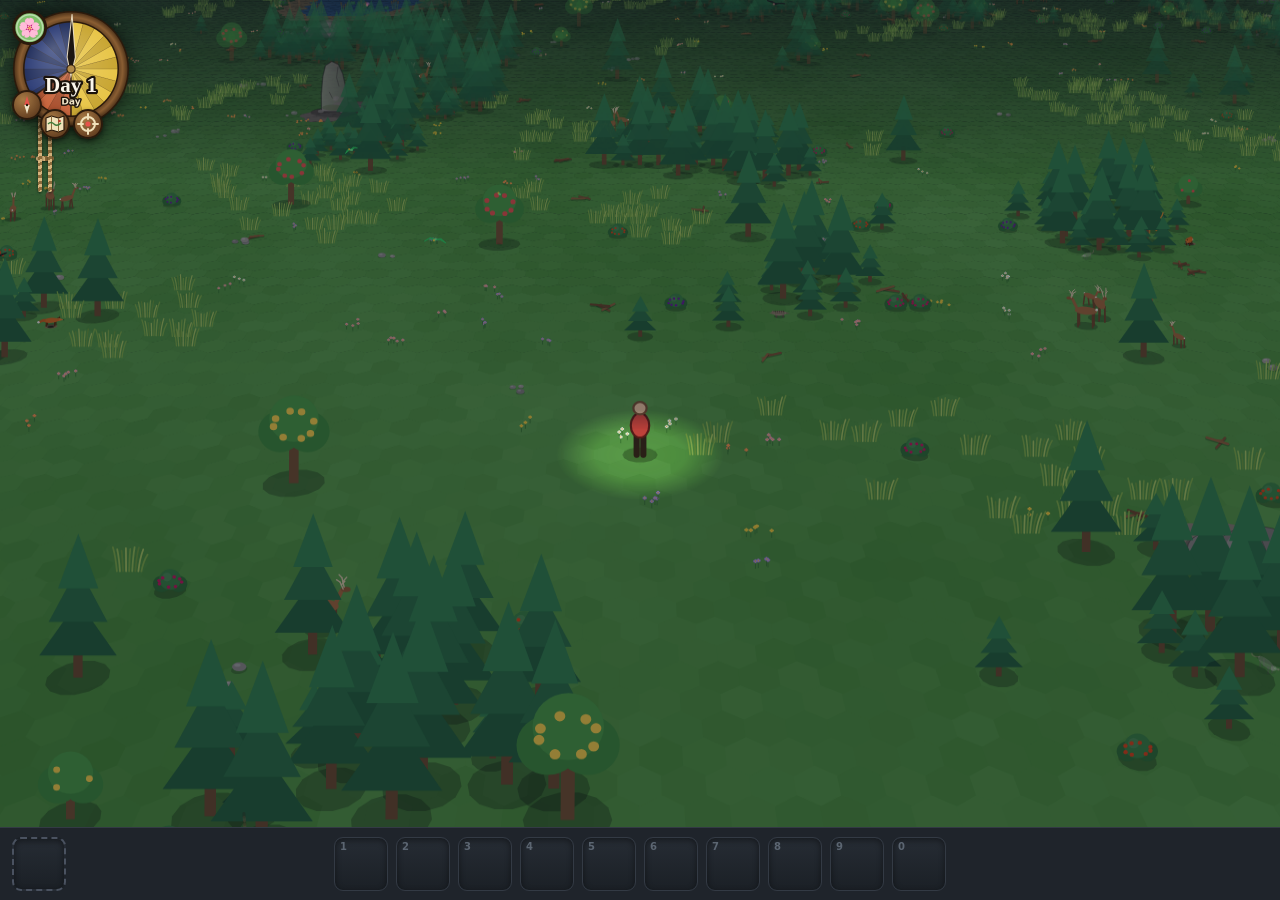
==== index.html @ 46df9392 "Initial commit: hexagonos survival game Co-Authored-By: Claude Opus 5.5 <noreply@anthropic.com>" ====
<!DOCTYPE html>
<html lang="en">
<head>
<meta charset="utf-8">
<meta name="viewport" content="width=device-width, initial-scale=1">
<title>Wrapping hex world</title>
<link rel="stylesheet" href="css/game.css">
</head>
<body>

<main>
  <canvas id="view"></canvas>
  <div class="clock" id="clockBox"><canvas id="clock" width="236" height="236"></canvas>
    <div class="medal" id="compass" title="Compass · click: point north">
      <svg viewBox="-20 -20 40 40" id="needle"><polygon points="0,-15 4.5,0 -4.5,0" fill="#e5534b"/><polygon points="0,15 4.5,0 -4.5,0" fill="#f1e6c8"/>
        <circle r="2" fill="#2b1a0c"/></svg>
    </div>
    <div class="medal" id="locateButton" title="Find the character (C)">
      <svg viewBox="0 0 24 24"><circle cx="12" cy="12" r="7" fill="none" stroke="#f1e2bb" stroke-width="2"/>
        <path d="M12 2 V7 M12 17 V22 M2 12 H7 M17 12 H22" stroke="#f1e2bb" stroke-width="2" stroke-linecap="round"/><circle cx="12" cy="12" r="2.6" fill="#e5534b"/></svg>
    </div>
    <div class="medal" id="mapButton" title="Map (M)">
      <svg viewBox="0 0 24 24"><path d="M3 6 L8.5 4 L15.5 6 L21 4 L21 18 L15.5 20 L8.5 18 L3 20 Z" fill="#f1e2bb" stroke="#2b1a0c" stroke-width="1.2" stroke-linejoin="round"/>
        <path d="M8.5 4 V18 M15.5 6 V20" stroke="#8a6a3c" stroke-width="1"/><path d="M5 12 Q8 9 11 12 T18 11" fill="none" stroke="#3f7a3a" stroke-width="1.3"/>
        <circle cx="16.5" cy="9" r="1.3" fill="#c0392b"/></svg>
    </div>
  </div>
  <div class="notice" id="notice"></div>
  <div class="workshop" id="workshop"></div>
  <div class="panel-cage" id="cagePanel"></div>
  <div class="containers" id="containers"></div>
  <div class="sleeping" id="sleeping">💤 Sleeping in the house… the night goes by quickly</div>
  <div class="death" id="death"><div class="box-death"><b>You died</b><p id="deathText"></p>
    <button class="btn" id="restartGame">Start again</button></div></div>
  <div class="population" id="population">
    <div class="head"><b>Population</b><span id="populationDay"></span><span class="hint">P to close</span></div>
    <canvas id="populationChart"></canvas>
  </div>
  <div class="fps" id="fps" hidden></div>
  <div class="options" id="options">
    <div class="head"><b>Options</b><span class="hint">O to close</span></div>
    <div class="group">
      <span class="heading">World</span>
      <span class="lbl">Radius</span>
      <div class="stepper">
        <button data-delta="-25" aria-label="Radius −25">−25</button>
        <button data-delta="-5" aria-label="Radius −5">−</button>
        <output id="radius">200</output>
        <button data-delta="5" aria-label="Radius +5">+</button>
        <button data-delta="25" aria-label="Radius +25">+25</button>
      </div>
      <span class="lbl" id="cellCount"></span>
      <button class="btn" id="newWorld">🎲 New world</button>
      <label class="chk" title="For testing: gathering, crafting, building, chopping and every other job finish instantly"><input type="checkbox" id="fast"> Fast</label>
      <button class="btn" id="testMap" title="Small map (radius 60) with a single tall grass tuft and 10 deer; the inventory is filled with 500 of each natural resource">🧪 Test map</button>
    </div>

    <div class="group">
      <span class="heading">View</span>
      <label class="lbl" for="tilt">Tilt</label>
      <input type="range" id="tilt" min="0" max="72" value="55">
      <label class="lbl" for="rot">Turn</label>
      <input type="range" id="rot" min="-180" max="180" value="0">
      <label class="chk" title="Key V"><input type="checkbox" id="elements" checked> Elements</label>
      <label class="chk" title="Key B"><input type="checkbox" id="edge"> Edges</label>
      <label class="chk" title="The camera follows the character (C or the target icon: back to the character)"><input type="checkbox" id="follow" checked> Follow</label>
      <label class="chk" title="Unchecked: walks from cell center to cell center"><input type="checkbox" id="straightLine" checked> Straight line</label>
      <label class="chk" title="Shows frames per second and the time each frame takes (top right)"><input type="checkbox" id="showFps"> FPS</label>
    </div>

    <div class="group" id="tools">
      <span class="heading">Terrain</span>
      <button class="tool active" data-tool="move" title="Move (Shift+0)">✋ Move</button>
      <button class="tool" data-tool="deep" title="Ocean (Shift+1)"><span class="swatch" style="background:var(--deep)"></span>Ocean</button>
      <button class="tool" data-tool="medium" title="Medium depth (Shift+2)"><span class="swatch" style="background:var(--medium)"></span>Medium</button>
      <button class="tool" data-tool="water" title="Shallow water: wadeable (Shift+3)"><span class="swatch" style="background:var(--water)"></span>Shallow</button>
      <button class="tool" data-tool="sand" title="Sand (Shift+4)"><span class="swatch" style="background:var(--sand)"></span>Sand</button>
      <button class="tool" data-tool="grass" title="Grass (Shift+5)"><span class="swatch" style="background:var(--grass)"></span>Grass</button>
    </div>

    <div class="group" id="speedControl" title="Speed up time for testing (at ×1 a day lasts 6 minutes)">
      <span class="heading">Time</span>
      <button class="tool active" data-speed="1">▶ ×1</button>
      <button class="tool" data-speed="5">×5</button>
      <button class="tool" data-speed="20">×20</button>
      <button class="tool" data-speed="60">×60</button>
      <button class="tool" data-speed="240">×240</button>
      <button class="tool" id="nextDay" title="The world runs until the next dawn">⏭ Next day</button>
    </div>
  </div>
  <div class="parchment" id="minimap">
    <div class="heading-map">Map of the valley</div>
    <canvas id="mini"></canvas>
    <div class="foot-map">Click: go there · M to close</div>
  </div>
</main>

<footer class="inventory" id="inventory"
        title="Click: walk · drag/WASD: move view · right click+drag: turn/tilt · right click: drop what is in the hand · wheel: zoom · M: map · C: find the character · O: options · P: population · V: elements · Shift+0: move · Shift+1-5: brushes"></footer>

<script src="src/core/hex.js"></script>
<script src="src/core/dom.js"></script>
<script src="src/registry/registry.js"></script>
<script src="src/world/world.js"></script>
<script src="src/core/random.js"></script>
<script src="src/world/terrain.js"></script>
<script src="src/core/graph.js"></script>
<script src="src/world/generator.js"></script>
<script src="src/player/inventory.js"></script>
<script src="src/ui/inventoryUI.js"></script>
<script src="src/ui/containers.js"></script>
<script src="src/player/gathering.js"></script>
<script src="src/ui/notice.js"></script>
<script src="src/world/outcrops.js"></script>
<script src="src/world/cells.js"></script>
<script src="src/world/placement.js"></script>
<script src="src/sim/flora.js"></script>
<script src="src/sim/food.js"></script>
<script src="src/sim/species.js"></script>
<script src="src/sim/spawnFauna.js"></script>
<script src="src/sim/herbivores.js"></script>
<script src="src/sim/needs.js"></script>
<script src="src/sim/fauna.js"></script>
<script src="src/sim/animals.js"></script>
<script src="src/sim/predators.js"></script>
<script src="src/sim/population.js"></script>
<script src="src/ui/populationChart.js"></script>
<script src="src/sim/simulate.js"></script>
<script src="src/player/crafting.js"></script>
<script src="src/player/tools.js"></script>
<script src="src/player/actions.js"></script>
<script src="src/player/work.js"></script>
<script src="src/player/capture.js"></script>
<script src="src/player/building.js"></script>
<script src="src/render/night.js"></script>
<script src="src/render/clouds.js"></script>
<script src="src/ui/workshop.js"></script>
<script src="src/render/camera.js"></script>
<script src="src/render/scene.js"></script>
<script src="src/render/primitives.js"></script>
<script src="src/render/characterDraw.js"></script>
<script src="src/ui/minimap.js"></script>
<script src="src/player/character.js"></script>
<script src="src/world/time.js"></script>
<script src="src/player/durability.js"></script>
<script src="src/ui/clock.js"></script>
<script src="src/loop.js"></script>
<script src="src/ui/input.js"></script>
<script src="content/registry.js"></script>
<script src="src/main.js"></script>
</body>
</html>
---- css/game.css ----
:root {
  --bg: #15181d; --panel: #1f242b; --edge: #333a44; --txt: #e6e8eb; --sub: #8b949e; --accent: #e3b341;
  --deep: #173a70; --medium: #2a68ab; --water: #4a93cf; --sand: #dcc27e; --grass: #5c9e4a;
}
* { box-sizing: border-box; }
html, body { height: 100%; margin: 0; }
body { display: flex; flex-direction: column; background: var(--bg); color: var(--txt);
       font: 14px/1.4 system-ui, -apple-system, sans-serif; user-select: none; }
.group { display: flex; align-items: center; gap: 8px; flex-wrap: wrap; }
.heading { color: var(--sub); font-size: 12px; text-transform: uppercase; letter-spacing: .04em; }
.lbl { color: var(--sub); }
.stepper { display: flex; align-items: center; border: 1px solid var(--edge); border-radius: 6px; overflow: hidden; }
.stepper button { min-width: 28px; height: 28px; border: 0; background: #2a313a; color: var(--txt); font-size: 14px; cursor: pointer; }
.stepper button:hover:not(:disabled) { background: #36404b; }
.stepper button:disabled { opacity: .35; cursor: default; }
.stepper output { min-width: 34px; text-align: center; font-variant-numeric: tabular-nums; font-weight: 600; }
input[type=range] { width: 80px; accent-color: var(--accent); }
.btn, .tool { height: 28px; padding: 0 9px; border: 1px solid var(--edge); border-radius: 6px;
                background: #2a313a; color: var(--txt); cursor: pointer; display: inline-flex; align-items: center; gap: 6px; }
.btn:hover, .tool:hover { background: #36404b; }
.tool.active { border-color: var(--accent); box-shadow: inset 0 0 0 1px var(--accent); }
.swatch { width: 12px; height: 12px; border-radius: 3px; display: inline-block; }
label.chk { display: inline-flex; align-items: center; gap: 6px; color: var(--sub); cursor: pointer; }

main { flex: 1; min-height: 0; position: relative; overflow: hidden; touch-action: none; }
#view { width: 100%; height: 100%; display: block; cursor: grab; }
#view.dragging { cursor: grabbing; }
#view.painting { cursor: crosshair; }

/* medals on the clock rim (like the season one): compass at the bottom left and, to its right, the map and "find the character" */
.medal { position: absolute; width: 30px; height: 30px; margin: -15px 0 0 -15px; border-radius: 50%; cursor: pointer;
           display: grid; place-items: center; border: 2.5px solid #2b1a0c;
           background: radial-gradient(circle at 35% 30%, #a77a45, #6b4524 70%, #4a2f17); box-shadow: 0 2px 5px rgba(0,0,0,.55); }
.medal:hover { filter: brightness(1.15); }
.medal svg { width: 24px; height: 24px; }
/* on the rim (circle of radius 57 around the clock center 59,59), 34° apart; map and locator symmetric about the vertical center line */
#compass { left: 14.8px; top: 95px; }
#mapButton { left: 42.5px; top: 113.6px; }
#locateButton { left: 75.5px; top: 113.6px; }
/* unfolded map like a parchment with burnt edges (M key or the map icon) */
.parchment { display: none; position: absolute; left: 50%; top: 50%; transform: translate(-50%, -50%); z-index: 6; padding: 38px 44px;
             background: radial-gradient(ellipse at 50% 45%, #f5e7c4 0%, #ead3a0 55%, #d5b277 85%, #b58a4d 100%);
             filter: drop-shadow(0 12px 22px rgba(0,0,0,.6)); }
.parchment.visible { display: block; }
.parchment::before { content: ""; position: absolute; inset: 0; pointer-events: none;
                     box-shadow: inset 0 0 22px 10px rgba(92,48,12,.85), inset 0 0 60px 20px rgba(140,90,40,.35); }
.parchment canvas { display: block; cursor: pointer; filter: sepia(.55) saturate(.75) brightness(1.18) contrast(.88); opacity: .92; }
.parchment .heading-map { position: absolute; left: 0; right: 0; top: 10px; text-align: center; font: italic 600 16px Georgia, serif;
                          color: #5a3612; letter-spacing: .05em; }
.parchment .foot-map { position: absolute; left: 0; right: 0; bottom: 11px; text-align: center; font: italic 12px Georgia, serif; color: #6b4a22; }
.clock { position: absolute; left: 12px; top: 10px; width: 118px; height: 118px;
         filter: drop-shadow(0 0 10px rgba(0,0,0,.65)); }
.clock canvas { width: 118px; height: 118px; display: block; }
/* bottom bar: slots for gathered elements */
footer.inventory { position: relative; display: flex; justify-content: center; padding: 9px 18px;
                    background: var(--panel); border-top: 1px solid var(--edge); }
footer.inventory .slotList { display: flex; gap: 8px; }
.slot[data-k] { cursor: pointer; }
.slot.in-hand { border-color: var(--accent); box-shadow: inset 0 0 0 1px var(--accent); }
.slot.hand { position: absolute; left: 12px; top: 9px; cursor: pointer; border: 2px dashed #4a5260; }
.slot.hand.filled { border: 2px solid var(--accent); background: linear-gradient(#3a3020, #241e14); }
.slot .water { position: absolute; left: 4px; bottom: 2px; font-size: 10px; font-weight: 700; color: #8fc4f0; text-shadow: 0 1px 2px #000; }
.slot .keyHint { position: absolute; left: 5px; top: 2px; font-size: 10px; color: #5c6672; font-weight: 600; }
.slot .life { position: absolute; left: 4px; bottom: 3px; height: 3px; border-radius: 2px; background: #6fcf6f; box-shadow: 0 0 0 1px rgba(0,0,0,.35); }
.slot.hand .flame { position: absolute; left: 4px; bottom: 3px; height: 3px; border-radius: 2px; background: #f39c12; }
.slot svg { width: 30px; height: 30px; }
/* workshop: what can be crafted (left, below the clock) */
.death { display: none; position: absolute; inset: 0; z-index: 9; background: rgba(5,6,10,.72); place-items: center; }
.death.visible { display: grid; }
.box-death { background: #1b1f25; border: 1px solid #5a1d18; border-radius: 12px; padding: 22px 28px; text-align: center; max-width: 360px; }
.box-death b { font: 600 22px Georgia, serif; color: #e5534b; }
.box-death p { color: var(--txt); margin: 12px 0 18px; }
.window-house { padding: 44px 40px 26px; z-index: 7; }
.window-house .note-house { margin: 0 0 12px; text-align: center; font: italic 13px Georgia, serif; color: #5a3612; max-width: 600px; margin-inline: auto; }
.window-house .storage { display: grid; grid-template-columns: repeat(10, 52px); gap: 8px; justify-content: center; }
.window-house .storage .slot { background: rgba(60,38,18,.18); border-color: #8a6a3c; }
.window-house .buttons-house { display: flex; justify-content: center; gap: 10px; margin-top: 16px; }
.window-house .btn { background: #6b4524; border-color: #3a2614; color: #f5e7c4; }
.window-house .btn:disabled { opacity: .45; cursor: default; }
#inventory .slot, #storage .slot { user-select: none; -webkit-user-select: none; touch-action: none; }
#inventory .slot[data-full="1"], #storage .slot[data-full="1"] { cursor: grab; }
.slot.ghost { position: fixed; z-index: 50; pointer-events: none; opacity: .9; transform: scale(1.08); box-shadow: 0 6px 16px rgba(0,0,0,.45); }
.slot.over { outline: 2px solid #7fd47f; outline-offset: 1px; }
.sleeping { display: none; position: absolute; left: 50%; top: 18px; transform: translateX(-50%); z-index: 4; padding: 8px 16px;
             border-radius: 10px; background: rgba(21,24,29,.9); border: 1px solid var(--edge); font-size: 14px; }
.sleeping.visible { display: block; }
.panel-cage { display: none; position: absolute; left: 50%; bottom: 56px; transform: translateX(-50%); z-index: 4; padding: 10px 12px;
               background: rgba(21,24,29,.95); border: 1px solid var(--edge); border-radius: 12px; min-width: 300px; }
.panel-cage.visible { display: block; }
.panel-cage .hdr { display: flex; align-items: center; gap: 8px; margin-bottom: 8px; }
.panel-cage .hdr span { color: var(--sub); font-size: 12px; }
.panel-cage .hdr button { margin-left: auto; background: none; border: 0; color: var(--sub); font-size: 18px; cursor: pointer; }
.panel-cage .animals { display: flex; gap: 6px; }
.panel-cage .slot.animal { cursor: pointer; padding: 0; color: var(--txt); align-content: start; padding-top: 4px; font-size: 24px; }
.panel-cage .slot.empty { opacity: .5; }
.panel-cage .bar { position: absolute; left: 6px; right: 6px; height: 4px; border-radius: 2px; background: #2d343d; overflow: hidden; }
.panel-cage .bar:nth-of-type(1) { bottom: 10px; } .panel-cage .bar:nth-of-type(2) { bottom: 4px; }
.panel-cage .bar span { display: block; height: 100%; }
.panel-cage .stores { margin: 8px 0 4px; font-size: 13px; color: var(--txt); }
.panel-cage .legend-bars { font-size: 11px; color: var(--sub); display: flex; gap: 6px; align-items: center; margin-bottom: 8px; }
.panel-cage .legend-bars span { width: 10px; height: 4px; border-radius: 2px; display: inline-block; }
.panel-cage .legend-bars .c1 { background: #e3b341; } .panel-cage .legend-bars .c2 { background: #4a93cf; margin-left: 8px; }
.panel-cage .actions { display: flex; gap: 6px; flex-wrap: wrap; }
.panel-cage .actions button:disabled { opacity: .4; cursor: default; }
/* the workshop: a rope ladder hanging from the clock (behind it), one rung per group */
.clock { z-index: 3; }
.workshop { position: absolute; left: 36px; top: 156px; z-index: 2; display: flex; flex-direction: column; gap: 10px; padding: 0 9px; min-height: 30px; }
.workshop::before, .workshop::after { content: ""; position: absolute; top: -52px; bottom: -6px; width: 4px; border-radius: 2px;
  background: repeating-linear-gradient(165deg, #d7b57e 0 3px, #8a6a3a 3px 6px); box-shadow: 0 1px 3px rgba(0,0,0,.55); }
.workshop::before { left: 2px; } .workshop::after { right: 2px; }
.row-workshop::before { content: ""; position: absolute; left: -9px; right: -9px; top: 50%; height: 5px; margin-top: -2.5px; border-radius: 3px; z-index: -1;
  background: repeating-linear-gradient(80deg, #d7b57e 0 3px, #8a6a3a 3px 6px); box-shadow: 0 1px 2px rgba(0,0,0,.5); }
.rung-end { height: 5px; margin: 0 -9px; border-radius: 3px; background: repeating-linear-gradient(80deg, #d7b57e 0 3px, #8a6a3a 3px 6px); box-shadow: 0 1px 2px rgba(0,0,0,.5); }   /* the last rung */
.workshop.dropping { animation: ladderDrop 1s cubic-bezier(.25,.7,.35,1) both; }
@keyframes ladderDrop { 0% { transform: translateY(-115%); } 65% { transform: translateY(5%); } 82% { transform: translateY(-2%); } 100% { transform: none; } }
.row-workshop.appear { animation: rungAppear .7s cubic-bezier(.3,.8,.4,1.2) both; }
@keyframes rungAppear { 0% { opacity: 0; transform: translateY(-18px) scale(.5); } 100% { opacity: 1; transform: none; } }
.row-workshop { position: relative; width: 52px; height: 52px; }
.dropdown { position: absolute; left: 62px; top: 50%; transform: translateY(-50%); display: flex; gap: 6px; padding: 5px;
               border-radius: 10px; background: rgba(21,24,29,.85); border: 1px solid var(--edge); }
.slot.group, .slot.recipe { width: 52px; height: 52px; font-size: 26px; cursor: pointer; color: var(--txt); padding: 0; }
.slot.group { opacity: .55; }
.slot.group.ready { opacity: 1; border-color: var(--accent); }
.slot.group.expanded { box-shadow: inset 0 0 0 2px var(--accent); opacity: 1; }
.slot.recipe { filter: grayscale(1); opacity: .42; }
.slot.recipe.ready { filter: none; opacity: 1; border-color: var(--accent); }
.slot.recipe.building { box-shadow: inset 0 0 0 2px #7fd47f; border-color: #7fd47f; }
.slot.group:hover, .slot.recipe.ready:hover { background: linear-gradient(#323a44, #232a32); }
.slot { position: relative; width: 54px; height: 54px; border-radius: 9px; border: 1px solid var(--edge);
          background: linear-gradient(#262c34, #1b2026); box-shadow: inset 0 2px 6px rgba(0,0,0,.45);
          display: grid; place-items: center; font-size: 28px; }
.slot .qty { position: absolute; right: 5px; bottom: 2px; font-size: 12px; font-weight: 700; color: var(--txt);
                text-shadow: 0 1px 2px #000; font-variant-numeric: tabular-nums; }
.notice { position: absolute; left: 50%; top: 14px; transform: translateX(-50%); padding: 7px 16px; border-radius: 14px; z-index: 8;
         background: rgba(21,24,29,.85); border: 1px solid var(--edge); font: italic 15px Georgia, serif; color: #f2e8d2; max-width: 70%; text-align: center;
         opacity: 0; transition: opacity .3s; pointer-events: none; }
.notice.visible { opacity: 1; }
.population { display: none; position: absolute; left: 50%; top: 50%; transform: translate(-50%, -50%); width: min(980px, 94%);
             height: min(640px, 88%); background: rgba(21,24,29,.95); border: 1px solid var(--edge); border-radius: 12px;
             padding: 10px 12px 12px; flex-direction: column; gap: 6px; z-index: 5; }
.population.visible { display: flex; }
.population .head { display: flex; gap: 14px; align-items: baseline; font-size: 14px; }
.population .head span { color: var(--sub); font-size: 12px; }
.population .hint { margin-left: auto; }
.population canvas { flex: 1; width: 100%; min-height: 0; cursor: crosshair; }
/* options popup (O key): the world, view, terrain and time settings */
.options { display: none; position: absolute; left: 50%; top: 50%; transform: translate(-50%, -50%); width: min(760px, 94%);
           background: rgba(21,24,29,.96); border: 1px solid var(--edge); border-radius: 12px; padding: 12px 16px 16px;
           flex-direction: column; gap: 12px; z-index: 6; }
.options.visible { display: flex; }
.options .head { display: flex; align-items: baseline; font-size: 14px; }
.options .hint { margin-left: auto; color: var(--sub); font-size: 12px; }
.options .group { padding-top: 12px; border-top: 1px solid var(--edge); }
.options .group > .heading { width: 70px; }

/* frames-per-second counter (Options → FPS) */
.fps { position: fixed; top: 10px; right: 12px; z-index: 30; padding: 4px 8px; border-radius: 6px; background: rgba(0,0,0,.6);
  color: #e6e8eb; font: 600 12px ui-monospace, Menlo, monospace; pointer-events: none; white-space: pre; }
.fps.slow { color: #f0a030; } .fps.bad { color: #e5534b; }

/* containers (house storage, chest, basket): rows of slots just above the inventory, lined up with its 10 slots */
.containers { display: none; position: absolute; left: 0; right: 0; bottom: 8px; z-index: 5; flex-direction: column; align-items: center; gap: 6px; pointer-events: none; }
.containers.visible { display: flex; }
.containerRow { position: relative; display: flex; justify-content: center; pointer-events: auto; }
.containerRow .slotList { display: flex; gap: 8px; padding: 6px 8px; margin: 0 -8px; border-radius: 12px; background: rgba(28,22,16,.41); box-shadow: 0 4px 14px rgba(0,0,0,.22); }
.containerRow .slot { background: linear-gradient(#3a2e22, #2a2119); border-color: #8a6a3c; }
.containerRow.basket .slot { border-color: #b08a4a; }
.containerRow .slot.placeholder { visibility: hidden; }
.containerName { position: absolute; right: 100%; top: 50%; transform: translateY(-50%); margin-right: 14px; }
.containerButtons { position: absolute; left: 100%; top: 50%; transform: translateY(-50%); margin-left: 14px; display: flex; gap: 8px; }
.containerIcon { background: rgba(28,22,16,.41); border-color: #8a6a3c; box-shadow: 0 4px 14px rgba(0,0,0,.22); }   /* which container: slot-sized */
.containerClose, .containerSleep { cursor: pointer; background: linear-gradient(#6b4524, #4e3219); border-color: #3a2614; color: #f5e7c4; font-size: 26px; padding: 0; box-shadow: 0 4px 14px rgba(0,0,0,.45); }
.containerClose:hover, .containerSleep:not(:disabled):hover { background: linear-gradient(#7d5430, #5d3c1f); }
.containerSleep:disabled { opacity: .45; cursor: default; }
/* the basket's button, at the right end of the inventory bar */
#inventory .basketButton { position: absolute; right: 12px; top: 9px; cursor: pointer; border-color: #8a6a3c; }
#inventory .basketButton.open { border-color: var(--accent); box-shadow: inset 0 0 0 1px var(--accent); }
#inventory .basketButton[hidden] { display: none; }
canvas.clickable { cursor: pointer; }   /* over a house or a chest */
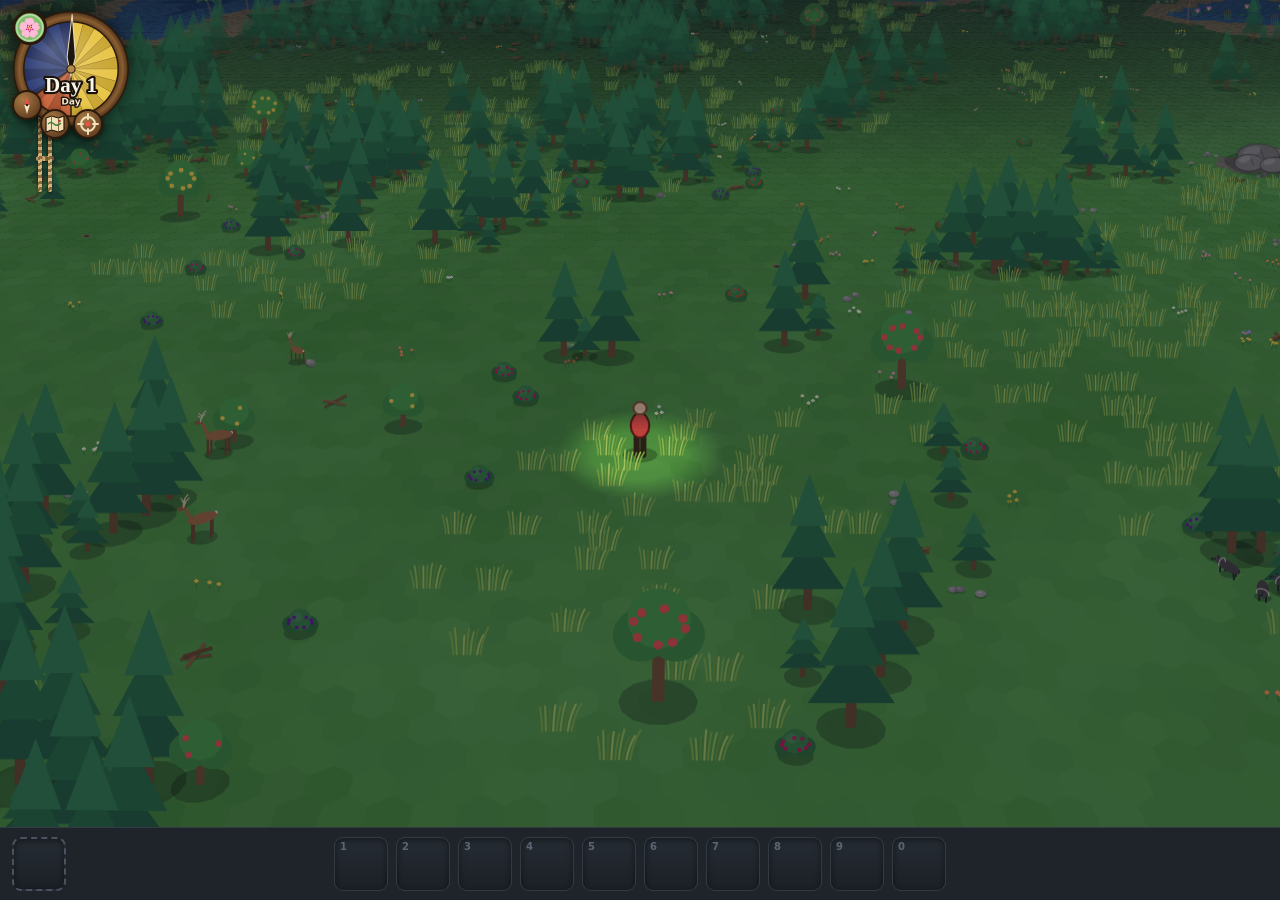
==== commit 9975058b: "Rename the game to hexaworld; add MIT license Co-Authored-By: Claude Opus 5.5 <noreply@anthropic.com" ====
--- a/index.html
+++ b/index.html
@@ -3,7 +3,7 @@
 <head>
 <meta charset="utf-8">
 <meta name="viewport" content="width=device-width, initial-scale=1">
-<title>Wrapping hex world</title>
+<title>hexaworld</title>
 <link rel="stylesheet" href="css/game.css">
 </head>
 <body>
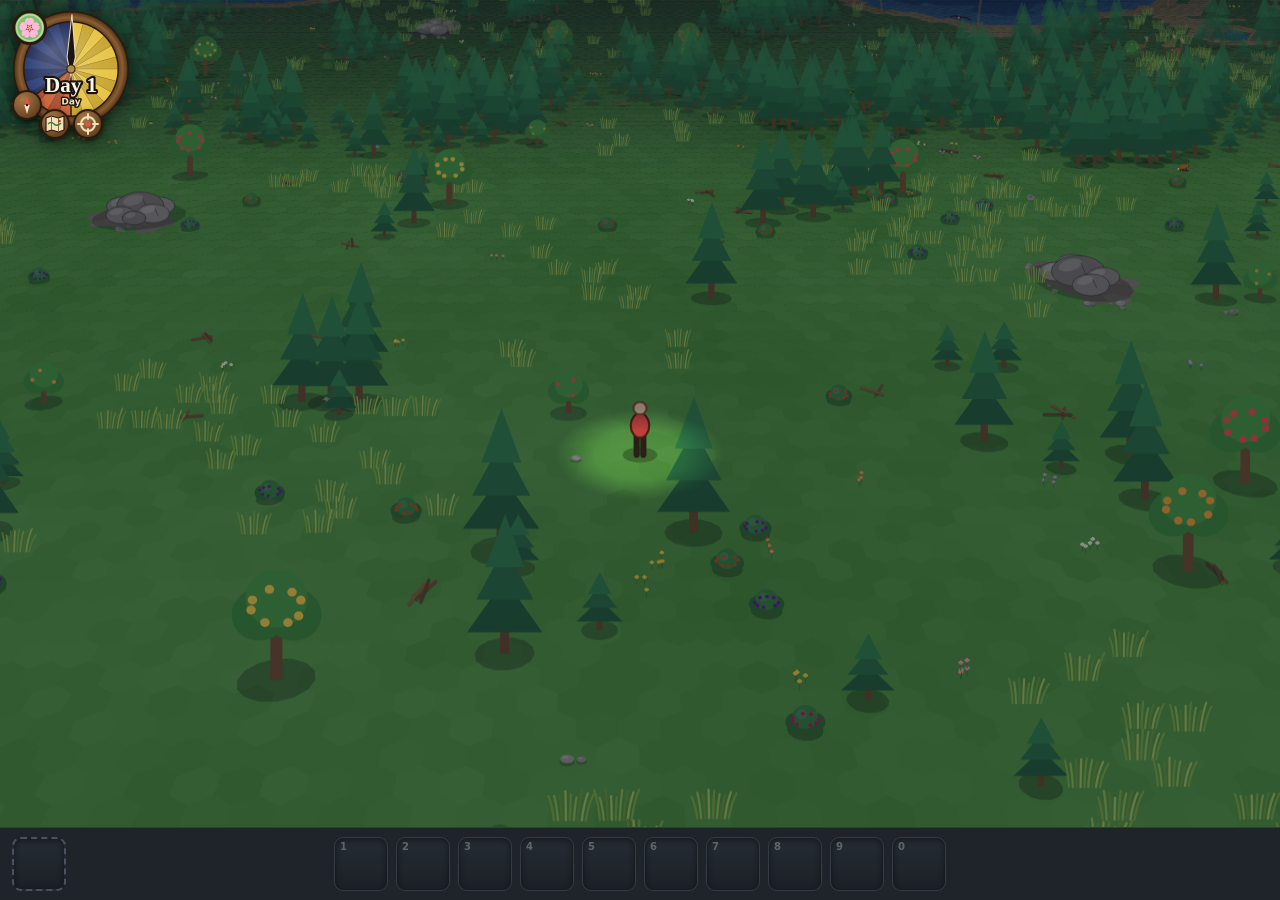
==== commit f34552dd: "Animal reactions to the character, skill tree, loading screen - Herbivores keep their goal and route" ====
--- a/index.html
+++ b/index.html
@@ -7,6 +7,7 @@
 <link rel="stylesheet" href="css/game.css">
 </head>
 <body>
+<div class="loading" id="loading"><div class="loadingBox"><div class="loadingHex"></div><div id="loadingText">Loading…</div></div></div>
 
 <main>
   <canvas id="view"></canvas>
@@ -111,6 +112,7 @@
 <script src="src/ui/containers.js"></script>
 <script src="src/player/gathering.js"></script>
 <script src="src/ui/notice.js"></script>
+<script src="src/ui/loading.js"></script>
 <script src="src/world/outcrops.js"></script>
 <script src="src/world/cells.js"></script>
 <script src="src/world/placement.js"></script>
--- a/css/game.css
+++ b/css/game.css
@@ -119,11 +119,13 @@
 .dropdown { position: absolute; left: 62px; top: 50%; transform: translateY(-50%); display: flex; gap: 6px; padding: 5px;
                border-radius: 10px; background: rgba(21,24,29,.85); border: 1px solid var(--edge); }
 .slot.group, .slot.recipe { width: 52px; height: 52px; font-size: 26px; cursor: pointer; color: var(--txt); padding: 0; }
-.slot.group { opacity: .55; }
-.slot.group.ready { opacity: 1; border-color: var(--accent); }
-.slot.group.expanded { box-shadow: inset 0 0 0 2px var(--accent); opacity: 1; }
-.slot.recipe { filter: grayscale(1); opacity: .42; }
-.slot.recipe.ready { filter: none; opacity: 1; border-color: var(--accent); }
+.workshop.empty { display: none; }                      /* nothing to show yet: no ladder */
+/* not available: only the icon fades (the slot stays opaque, so the rope does not show through it) */
+.slot.group > *, .slot.recipe > * { opacity: .45; filter: grayscale(1); }
+.slot.group.ready > *, .slot.group.expanded > *, .slot.recipe.ready > * { opacity: 1; filter: none; }
+.slot.group.ready { border-color: var(--accent); }
+.slot.group.expanded { box-shadow: inset 0 0 0 2px var(--accent); }
+.slot.recipe.ready { border-color: var(--accent); }
 .slot.recipe.building { box-shadow: inset 0 0 0 2px #7fd47f; border-color: #7fd47f; }
 .slot.group:hover, .slot.recipe.ready:hover { background: linear-gradient(#323a44, #232a32); }
 .slot { position: relative; width: 54px; height: 54px; border-radius: 9px; border: 1px solid var(--edge);
@@ -177,3 +179,12 @@
 #inventory .basketButton.open { border-color: var(--accent); box-shadow: inset 0 0 0 1px var(--accent); }
 #inventory .basketButton[hidden] { display: none; }
 canvas.clickable { cursor: pointer; }   /* over a house or a chest */
+
+/* loading screen: covers everything until the first frame is drawn, and while a new world is generated */
+.loading { position: fixed; inset: 0; z-index: 100; display: flex; align-items: center; justify-content: center;
+           background: radial-gradient(circle at 50% 45%, #22301f, var(--bg) 70%); transition: opacity .45s ease; }
+.loading.done { opacity: 0; pointer-events: none; }
+.loadingBox { display: flex; flex-direction: column; align-items: center; gap: 18px; color: #f1e2bb; font-size: 18px; letter-spacing: .06em; }
+.loadingHex { width: 54px; height: 62px; background: var(--grass); clip-path: polygon(50% 0, 100% 25%, 100% 75%, 50% 100%, 0 75%, 0 25%);
+              animation: loadingSpin 1.4s cubic-bezier(.5,.1,.5,.9) infinite; box-shadow: inset 0 0 0 4px #3f7a3a; }
+@keyframes loadingSpin { 0% { transform: rotate(0) scale(1); } 50% { transform: rotate(180deg) scale(.82); background: var(--water); } 100% { transform: rotate(360deg) scale(1); } }
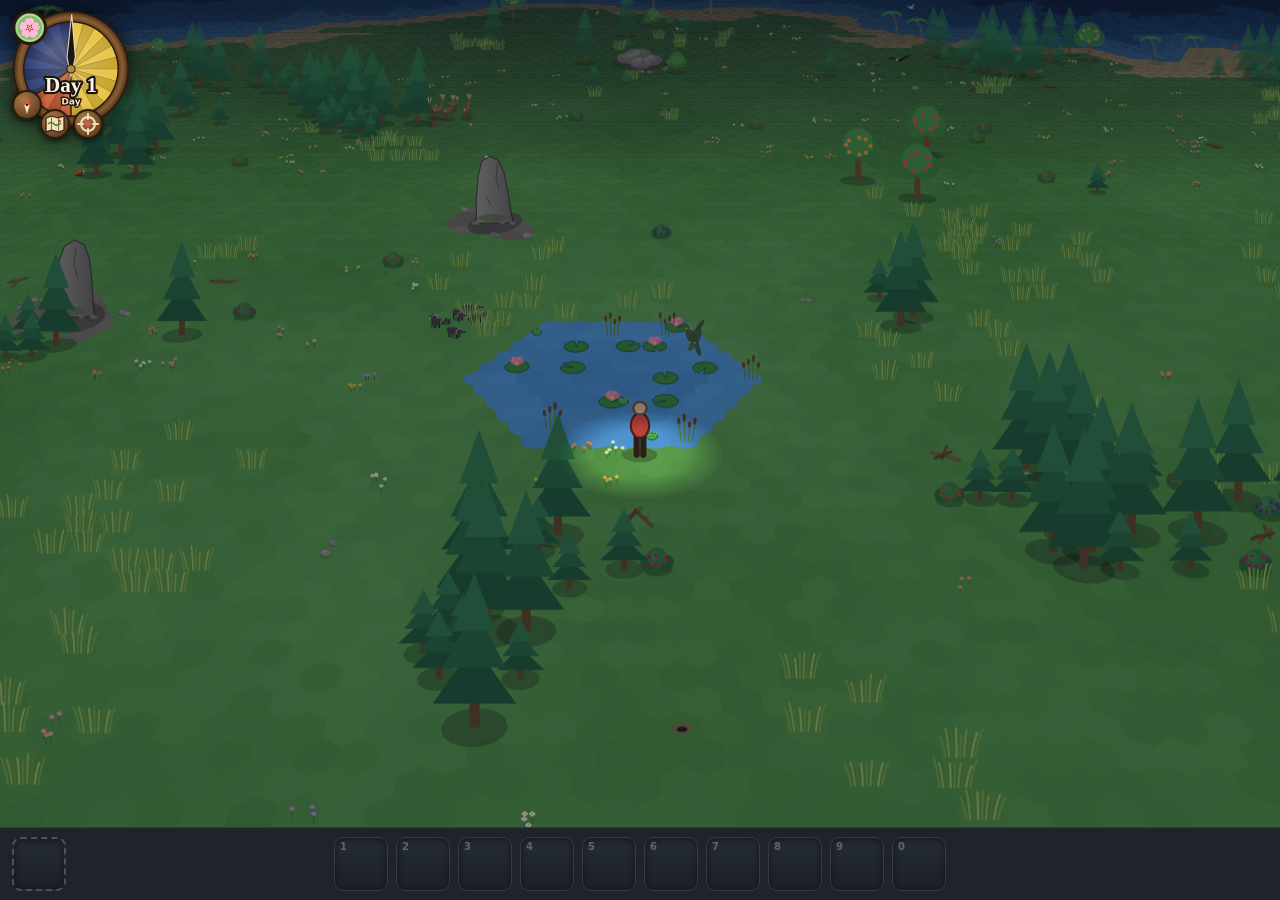
==== commit 9be14f08: "Predator struggles, bigger continent, performance panel, container UI - Jaguars and caimans no longe" ====
--- a/index.html
+++ b/index.html
@@ -5,6 +5,9 @@
 <meta name="viewport" content="width=device-width, initial-scale=1">
 <title>hexaworld</title>
 <link rel="stylesheet" href="css/game.css">
+<link rel="icon" href="img/icon.svg" type="image/svg+xml">
+<link rel="icon" href="img/icon-180.png" type="image/png" sizes="180x180">
+<link rel="apple-touch-icon" href="img/icon-180.png">
 </head>
 <body>
 <div class="loading" id="loading"><div class="loadingBox"><div class="loadingHex"></div><div id="loadingText">Loading…</div></div></div>
@@ -28,11 +31,13 @@
   </div>
   <div class="notice" id="notice"></div>
   <div class="workshop" id="workshop"></div>
-  <div class="panel-cage" id="cagePanel"></div>
   <div class="containers" id="containers"></div>
-  <div class="sleeping" id="sleeping">💤 Sleeping in the house… the night goes by quickly</div>
+  <div class="sleeping" id="sleeping">💤 Sleeping… the night goes by quickly</div>
+  <div class="curtain" id="curtain"></div>
+  <div class="hurt" id="hurt"></div>
   <div class="death" id="death"><div class="box-death"><b>You died</b><p id="deathText"></p>
-    <button class="btn" id="restartGame">Start again</button></div></div>
+    <p class="death-hint">What you carried stays where you fell. Your builds, chests and cages keep everything.</p>
+    <button class="btn" id="wakeAfterDeath">Wake up the next day</button></div></div>
   <div class="population" id="population">
     <div class="head"><b>Population</b><span id="populationDay"></span><span class="hint">P to close</span></div>
     <canvas id="populationChart"></canvas>
@@ -53,7 +58,7 @@
       <span class="lbl" id="cellCount"></span>
       <button class="btn" id="newWorld">🎲 New world</button>
       <label class="chk" title="For testing: gathering, crafting, building, chopping and every other job finish instantly"><input type="checkbox" id="fast"> Fast</label>
-      <button class="btn" id="testMap" title="Small map (radius 60) with a single tall grass tuft and 10 deer; the inventory is filled with 500 of each natural resource">🧪 Test map</button>
+      <button class="btn" id="fillInventory" title="For testing: 500 of each natural resource in the inventory, without changing the map">🧪 Fill inventory</button>
     </div>
 
     <div class="group">
@@ -66,7 +71,7 @@
       <label class="chk" title="Key B"><input type="checkbox" id="edge"> Edges</label>
       <label class="chk" title="The camera follows the character (C or the target icon: back to the character)"><input type="checkbox" id="follow" checked> Follow</label>
       <label class="chk" title="Unchecked: walks from cell center to cell center"><input type="checkbox" id="straightLine" checked> Straight line</label>
-      <label class="chk" title="Shows frames per second and the time each frame takes (top right)"><input type="checkbox" id="showFps"> FPS</label>
+      <label class="chk" title="Shows the performance panel (top right): frames per second, how busy the thread is, where the time goes, how many things exist and are drawn, memory"><input type="checkbox" id="showFps"> FPS</label>
     </div>
 
     <div class="group" id="tools">
@@ -113,6 +118,7 @@
 <script src="src/player/gathering.js"></script>
 <script src="src/ui/notice.js"></script>
 <script src="src/ui/loading.js"></script>
+<script src="src/ui/wakeLock.js"></script>
 <script src="src/world/outcrops.js"></script>
 <script src="src/world/cells.js"></script>
 <script src="src/world/placement.js"></script>
@@ -125,11 +131,14 @@
 <script src="src/sim/fauna.js"></script>
 <script src="src/sim/animals.js"></script>
 <script src="src/sim/predators.js"></script>
+<script src="src/sim/struggle.js"></script>
 <script src="src/sim/population.js"></script>
 <script src="src/ui/populationChart.js"></script>
 <script src="src/sim/simulate.js"></script>
+<script src="src/sim/wildfire.js"></script>
 <script src="src/player/crafting.js"></script>
 <script src="src/player/tools.js"></script>
+<script src="src/player/combine.js"></script>
 <script src="src/player/actions.js"></script>
 <script src="src/player/work.js"></script>
 <script src="src/player/capture.js"></script>
@@ -140,12 +149,14 @@
 <script src="src/render/camera.js"></script>
 <script src="src/render/scene.js"></script>
 <script src="src/render/primitives.js"></script>
+<script src="src/render/animalIcons.js"></script>
 <script src="src/render/characterDraw.js"></script>
 <script src="src/ui/minimap.js"></script>
 <script src="src/player/character.js"></script>
 <script src="src/world/time.js"></script>
 <script src="src/player/durability.js"></script>
 <script src="src/ui/clock.js"></script>
+<script src="src/ui/perf.js"></script>
 <script src="src/loop.js"></script>
 <script src="src/ui/input.js"></script>
 <script src="content/registry.js"></script>
--- a/css/game.css
+++ b/css/game.css
@@ -61,12 +61,15 @@
 .slot.hand.filled { border: 2px solid var(--accent); background: linear-gradient(#3a3020, #241e14); }
 .slot .water { position: absolute; left: 4px; bottom: 2px; font-size: 10px; font-weight: 700; color: #8fc4f0; text-shadow: 0 1px 2px #000; }
 .slot .keyHint { position: absolute; left: 5px; top: 2px; font-size: 10px; color: #5c6672; font-weight: 600; }
+.slot .health { position: absolute; left: 4px; right: 4px; bottom: 3px; height: 4px; border-radius: 2px; background: #2d343d; overflow: hidden; box-shadow: 0 0 0 1px rgba(0,0,0,.45); }   /* live animals: food/water left */
+.slot .health > span { display: block; height: 100%; }
 .slot .life { position: absolute; left: 4px; bottom: 3px; height: 3px; border-radius: 2px; background: #6fcf6f; box-shadow: 0 0 0 1px rgba(0,0,0,.35); }
 .slot.hand .flame { position: absolute; left: 4px; bottom: 3px; height: 3px; border-radius: 2px; background: #f39c12; }
 .slot svg { width: 30px; height: 30px; }
 /* workshop: what can be crafted (left, below the clock) */
 .death { display: none; position: absolute; inset: 0; z-index: 9; background: rgba(5,6,10,.72); place-items: center; }
 .death.visible { display: grid; }
+.death .death-hint { color: var(--sub); font-size: 13px; }
 .box-death { background: #1b1f25; border: 1px solid #5a1d18; border-radius: 12px; padding: 22px 28px; text-align: center; max-width: 360px; }
 .box-death b { font: 600 22px Georgia, serif; color: #e5534b; }
 .box-death p { color: var(--txt); margin: 12px 0 18px; }
@@ -84,24 +87,6 @@
 .sleeping { display: none; position: absolute; left: 50%; top: 18px; transform: translateX(-50%); z-index: 4; padding: 8px 16px;
              border-radius: 10px; background: rgba(21,24,29,.9); border: 1px solid var(--edge); font-size: 14px; }
 .sleeping.visible { display: block; }
-.panel-cage { display: none; position: absolute; left: 50%; bottom: 56px; transform: translateX(-50%); z-index: 4; padding: 10px 12px;
-               background: rgba(21,24,29,.95); border: 1px solid var(--edge); border-radius: 12px; min-width: 300px; }
-.panel-cage.visible { display: block; }
-.panel-cage .hdr { display: flex; align-items: center; gap: 8px; margin-bottom: 8px; }
-.panel-cage .hdr span { color: var(--sub); font-size: 12px; }
-.panel-cage .hdr button { margin-left: auto; background: none; border: 0; color: var(--sub); font-size: 18px; cursor: pointer; }
-.panel-cage .animals { display: flex; gap: 6px; }
-.panel-cage .slot.animal { cursor: pointer; padding: 0; color: var(--txt); align-content: start; padding-top: 4px; font-size: 24px; }
-.panel-cage .slot.empty { opacity: .5; }
-.panel-cage .bar { position: absolute; left: 6px; right: 6px; height: 4px; border-radius: 2px; background: #2d343d; overflow: hidden; }
-.panel-cage .bar:nth-of-type(1) { bottom: 10px; } .panel-cage .bar:nth-of-type(2) { bottom: 4px; }
-.panel-cage .bar span { display: block; height: 100%; }
-.panel-cage .stores { margin: 8px 0 4px; font-size: 13px; color: var(--txt); }
-.panel-cage .legend-bars { font-size: 11px; color: var(--sub); display: flex; gap: 6px; align-items: center; margin-bottom: 8px; }
-.panel-cage .legend-bars span { width: 10px; height: 4px; border-radius: 2px; display: inline-block; }
-.panel-cage .legend-bars .c1 { background: #e3b341; } .panel-cage .legend-bars .c2 { background: #4a93cf; margin-left: 8px; }
-.panel-cage .actions { display: flex; gap: 6px; flex-wrap: wrap; }
-.panel-cage .actions button:disabled { opacity: .4; cursor: default; }
 /* the workshop: a rope ladder hanging from the clock (behind it), one rung per group */
 .clock { z-index: 3; }
 .workshop { position: absolute; left: 36px; top: 156px; z-index: 2; display: flex; flex-direction: column; gap: 10px; padding: 0 9px; min-height: 30px; }
@@ -160,23 +145,29 @@
   color: #e6e8eb; font: 600 12px ui-monospace, Menlo, monospace; pointer-events: none; white-space: pre; }
 .fps.slow { color: #f0a030; } .fps.bad { color: #e5534b; }
 
-/* containers (house storage, chest, basket): rows of slots just above the inventory, lined up with its 10 slots */
+/* containers (house storage, chest, cage): rows of slots just above the inventory, lined up with its 10 slots */
 .containers { display: none; position: absolute; left: 0; right: 0; bottom: 8px; z-index: 5; flex-direction: column; align-items: center; gap: 6px; pointer-events: none; }
 .containers.visible { display: flex; }
 .containerRow { position: relative; display: flex; justify-content: center; pointer-events: auto; }
 .containerRow .slotList { display: flex; gap: 8px; padding: 6px 8px; margin: 0 -8px; border-radius: 12px; background: rgba(28,22,16,.41); box-shadow: 0 4px 14px rgba(0,0,0,.22); }
 .containerRow .slot { background: linear-gradient(#3a2e22, #2a2119); border-color: #8a6a3c; }
-.containerRow.basket .slot { border-color: #b08a4a; }
 .containerRow .slot.placeholder { visibility: hidden; }
-.containerName { position: absolute; right: 100%; top: 50%; transform: translateY(-50%); margin-right: 14px; }
-.containerButtons { position: absolute; left: 100%; top: 50%; transform: translateY(-50%); margin-left: 14px; display: flex; gap: 8px; }
+.containerRow .slot.containerGrow { font-size: 26px; font-weight: 700; color: #e3c48a; cursor: pointer; border-style: dashed; }
+.containerRow .slot.containerGrow:hover { color: #fff; border-color: var(--accent); }
+.containerIcon { position: relative; }
+.containerSide { position: absolute; right: 12px; bottom: 6px; display: flex; gap: 8px; pointer-events: auto; }   /* the open container's icon, right above the basket's (and the sleep button to its left) */
 .containerIcon { background: rgba(28,22,16,.41); border-color: #8a6a3c; box-shadow: 0 4px 14px rgba(0,0,0,.22); }   /* which container: slot-sized */
-.containerClose, .containerSleep { cursor: pointer; background: linear-gradient(#6b4524, #4e3219); border-color: #3a2614; color: #f5e7c4; font-size: 26px; padding: 0; box-shadow: 0 4px 14px rgba(0,0,0,.45); }
-.containerClose:hover, .containerSleep:not(:disabled):hover { background: linear-gradient(#7d5430, #5d3c1f); }
+.containerSleep { cursor: pointer; background: linear-gradient(#6b4524, #4e3219); border-color: #3a2614; color: #f5e7c4; font-size: 26px; padding: 0; box-shadow: 0 4px 14px rgba(0,0,0,.45); }
+.containerSleep:not(:disabled):hover { background: linear-gradient(#7d5430, #5d3c1f); }
 .containerSleep:disabled { opacity: .45; cursor: default; }
-/* the basket's button, at the right end of the inventory bar */
-#inventory .basketButton { position: absolute; right: 12px; top: 9px; cursor: pointer; border-color: #8a6a3c; }
-#inventory .basketButton.open { border-color: var(--accent); box-shadow: inset 0 0 0 1px var(--accent); }
+/* the basket: its 5 slots right after the 10 of the inventory, the whole row centered (the container rows move by the same
+   amount, --inv-shift, so they still line up with the 10), and its icon with the wear bar at the right end of the bar */
+.basketSlots { position: relative; margin-left: 6px; display: flex; gap: 8px; }
+.containerRow { transform: translateX(var(--inv-shift, 0px)); }
+.basketSlots::before { content: ""; position: absolute; left: -8px; top: 6px; bottom: 6px; width: 2px; border-radius: 1px; background: #8a6a3c; }
+#inventory .slot.basketSlot { border-color: #8a6a3c; background: linear-gradient(#2c2620, #211c17); }
+#inventory .slot.basketSlot .keyHint { color: #8a6a3c; }
+#inventory .basketButton { position: absolute; right: 12px; top: 9px; border-color: #8a6a3c; cursor: default; }
 #inventory .basketButton[hidden] { display: none; }
 canvas.clickable { cursor: pointer; }   /* over a house or a chest */
 
@@ -184,7 +175,23 @@
 .loading { position: fixed; inset: 0; z-index: 100; display: flex; align-items: center; justify-content: center;
            background: radial-gradient(circle at 50% 45%, #22301f, var(--bg) 70%); transition: opacity .45s ease; }
 .loading.done { opacity: 0; pointer-events: none; }
+.loading[hidden] { display: none; }
 .loadingBox { display: flex; flex-direction: column; align-items: center; gap: 18px; color: #f1e2bb; font-size: 18px; letter-spacing: .06em; }
-.loadingHex { width: 54px; height: 62px; background: var(--grass); clip-path: polygon(50% 0, 100% 25%, 100% 75%, 50% 100%, 0 75%, 0 25%);
-              animation: loadingSpin 1.4s cubic-bezier(.5,.1,.5,.9) infinite; box-shadow: inset 0 0 0 4px #3f7a3a; }
-@keyframes loadingSpin { 0% { transform: rotate(0) scale(1); } 50% { transform: rotate(180deg) scale(.82); background: var(--water); } 100% { transform: rotate(360deg) scale(1); } }
+.loadingHex { position: relative; width: 54px; height: 62px; background: var(--grass); clip-path: polygon(50% 0, 100% 25%, 100% 75%, 50% 100%, 0 75%, 0 25%);
+              box-shadow: inset 0 0 0 4px #3f7a3a; will-change: transform; animation: loadingSpin 1.4s cubic-bezier(.5,.1,.5,.9) infinite; }
+.loadingHex::after { content: ""; position: absolute; inset: 0; background: var(--water); opacity: 0; will-change: opacity; animation: loadingTint 1.4s cubic-bezier(.5,.1,.5,.9) infinite; }
+/* only transform and opacity: the browser runs them off the main thread, so the hexagon keeps turning while the world is generated */
+@keyframes loadingSpin { 0% { transform: rotate(0) scale(1); } 50% { transform: rotate(180deg) scale(.82); } 100% { transform: rotate(360deg) scale(1); } }
+@keyframes loadingTint { 0%, 100% { opacity: 0; } 50% { opacity: 1; } }
+
+.slot .animalIcon { width: 38px; height: 38px; display: block; pointer-events: none; }   /* live animals: their map drawing */
+
+/* curtain: sleeping or skipping to the next day, the screen goes black and only the clock is seen moving on */
+.curtain { position: fixed; inset: 0; z-index: 40; background: #000; opacity: 0; pointer-events: none; transition: opacity .8s ease; }
+.curtain.down { opacity: 1; pointer-events: auto; }
+body.curtained .clock { z-index: 41; }
+body.curtained .sleeping { z-index: 42; }
+/* a red flash over the screen when a predator bites the character */
+.hurt { position: absolute; inset: 0; z-index: 8; pointer-events: none; opacity: 0; box-shadow: inset 0 0 160px 60px rgba(200,20,10,.85); }
+.hurt.flash { animation: hurtFlash .7s ease-out; }
+@keyframes hurtFlash { 0% { opacity: 1; } 100% { opacity: 0; } }
